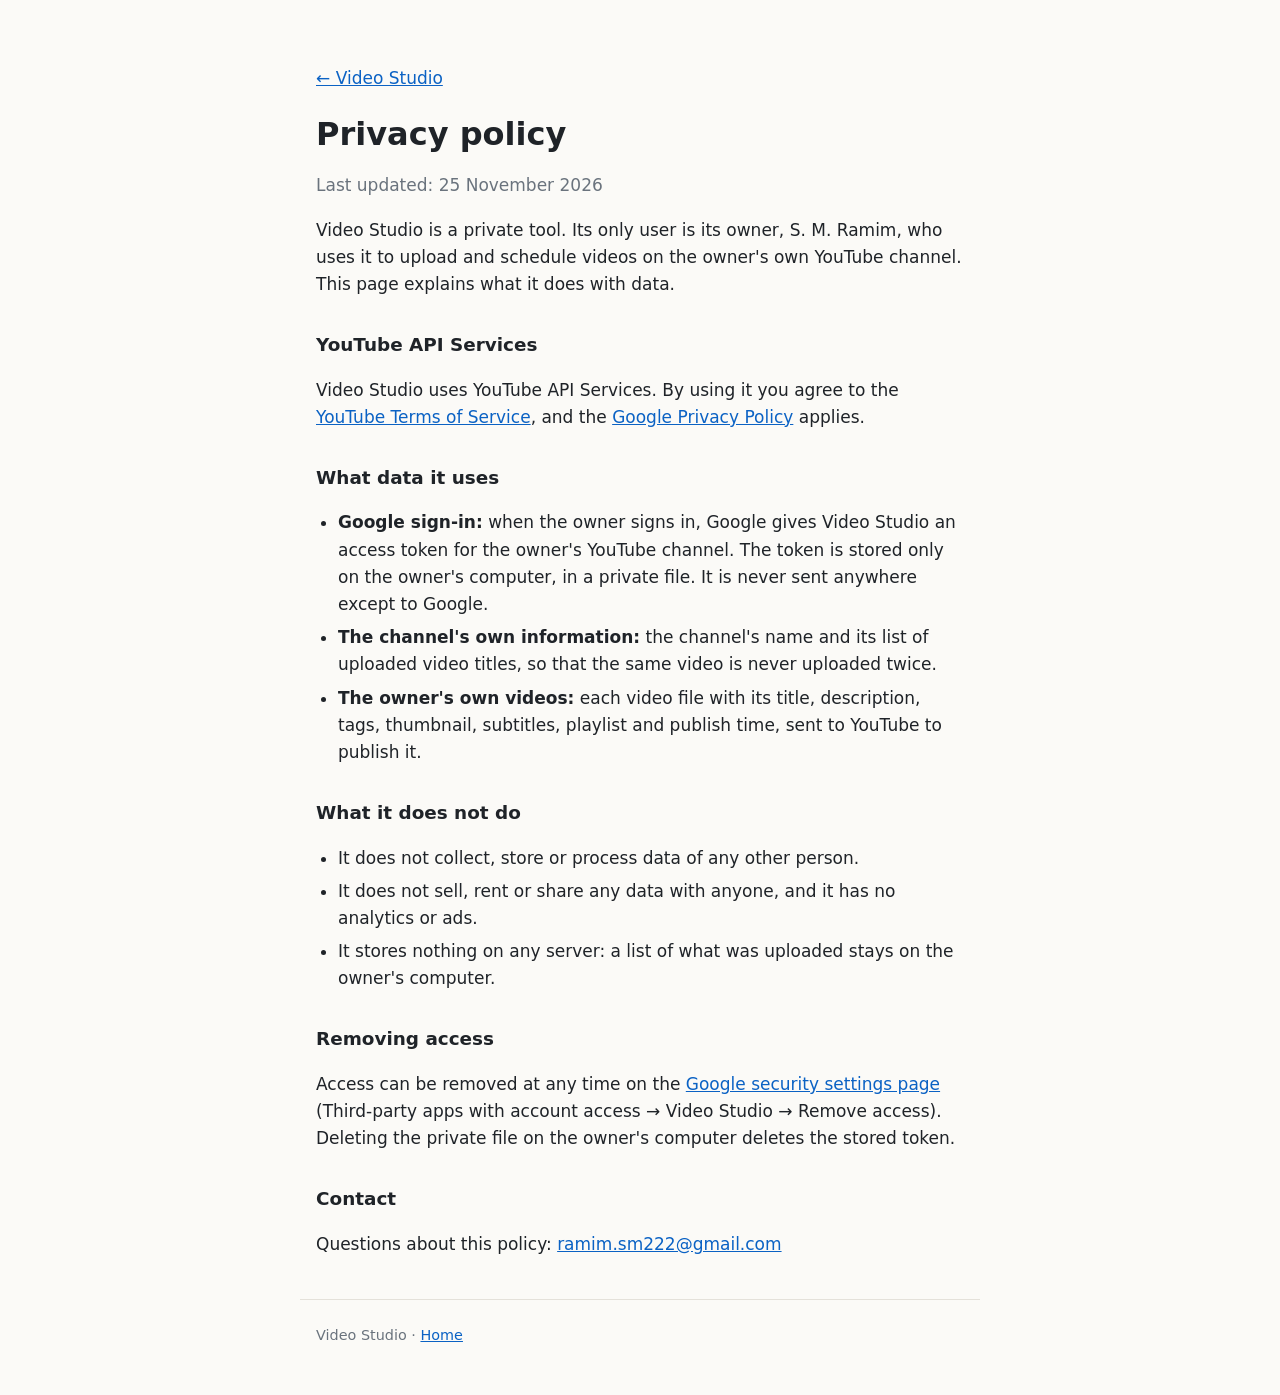
==== privacy.html @ 2f5e29ad "Video Studio home page and privacy policy" ====
<!doctype html>
<html lang="en">
<head>
<meta charset="utf-8">
<meta name="viewport" content="width=device-width, initial-scale=1">
<title>Video Studio Privacy</title>
<meta name="description" content="Privacy policy of Video Studio, a private YouTube upload tool.">
<link rel="stylesheet" href="style.css">
</head>
<body>
<main>
  <p><a href="index.html">← Video Studio</a></p>
  <h1>Privacy policy</h1>
  <p class="muted">Last updated: 25 November 2026</p>

  <p>Video Studio is a private tool. Its only user is its owner, S. M. Ramim, who uses it to upload and
    schedule videos on the owner's own YouTube channel. This page explains what it does with data.</p>

  <h2>YouTube API Services</h2>
  <p>Video Studio uses YouTube API Services. By using it you agree to the
    <a href="https://www.youtube.com/t/terms">YouTube Terms of Service</a>, and the
    <a href="https://policies.google.com/privacy">Google Privacy Policy</a> applies.</p>

  <h2>What data it uses</h2>
  <ul>
    <li><strong>Google sign-in:</strong> when the owner signs in, Google gives Video Studio an access token
      for the owner's YouTube channel. The token is stored only on the owner's computer, in a private file.
      It is never sent anywhere except to Google.</li>
    <li><strong>The channel's own information:</strong> the channel's name and its list of uploaded video
      titles, so that the same video is never uploaded twice.</li>
    <li><strong>The owner's own videos:</strong> each video file with its title, description, tags,
      thumbnail, subtitles, playlist and publish time, sent to YouTube to publish it.</li>
  </ul>

  <h2>What it does not do</h2>
  <ul>
    <li>It does not collect, store or process data of any other person.</li>
    <li>It does not sell, rent or share any data with anyone, and it has no analytics or ads.</li>
    <li>It stores nothing on any server: a list of what was uploaded stays on the owner's computer.</li>
  </ul>

  <h2>Removing access</h2>
  <p>Access can be removed at any time on the
    <a href="https://security.google.com/settings/security/permissions">Google security settings page</a>
    (Third-party apps with account access → Video Studio → Remove access). Deleting the private file on
    the owner's computer deletes the stored token.</p>

  <h2>Contact</h2>
  <p>Questions about this policy: <a href="mailto:ramim.sm222@gmail.com">ramim.sm222@gmail.com</a></p>
</main>
<footer>Video Studio · <a href="index.html">Home</a></footer>
</body>
</html>
---- style.css ----
:root { --bg: #fbfaf7; --fg: #1f2328; --muted: #6a737d; --link: #0b62c4; --line: #e4e1da; }
@media (prefers-color-scheme: dark) {
  :root { --bg: #16181b; --fg: #e6e6e6; --muted: #9aa0a6; --link: #7ab4ff; --line: #2c3036; }
}
* { box-sizing: border-box; }
body { margin: 0; background: var(--bg); color: var(--fg);
  font: 17px/1.6 system-ui, -apple-system, "Segoe UI", Roboto, sans-serif; }
main { max-width: 680px; margin: 0 auto; padding: 48px 16px 24px; }
h1 { font-size: 2rem; margin: 0 0 12px; }
h2 { font-size: 1.15rem; margin: 32px 0 8px; }
.lead { font-size: 1.1rem; }
.muted { color: var(--muted); margin-top: 0; }
a { color: var(--link); }
ul { padding-left: 22px; }
li { margin: 6px 0; }
footer { max-width: 680px; margin: 0 auto; padding: 24px 16px 48px; border-top: 1px solid var(--line);
  color: var(--muted); font-size: 0.9rem; }
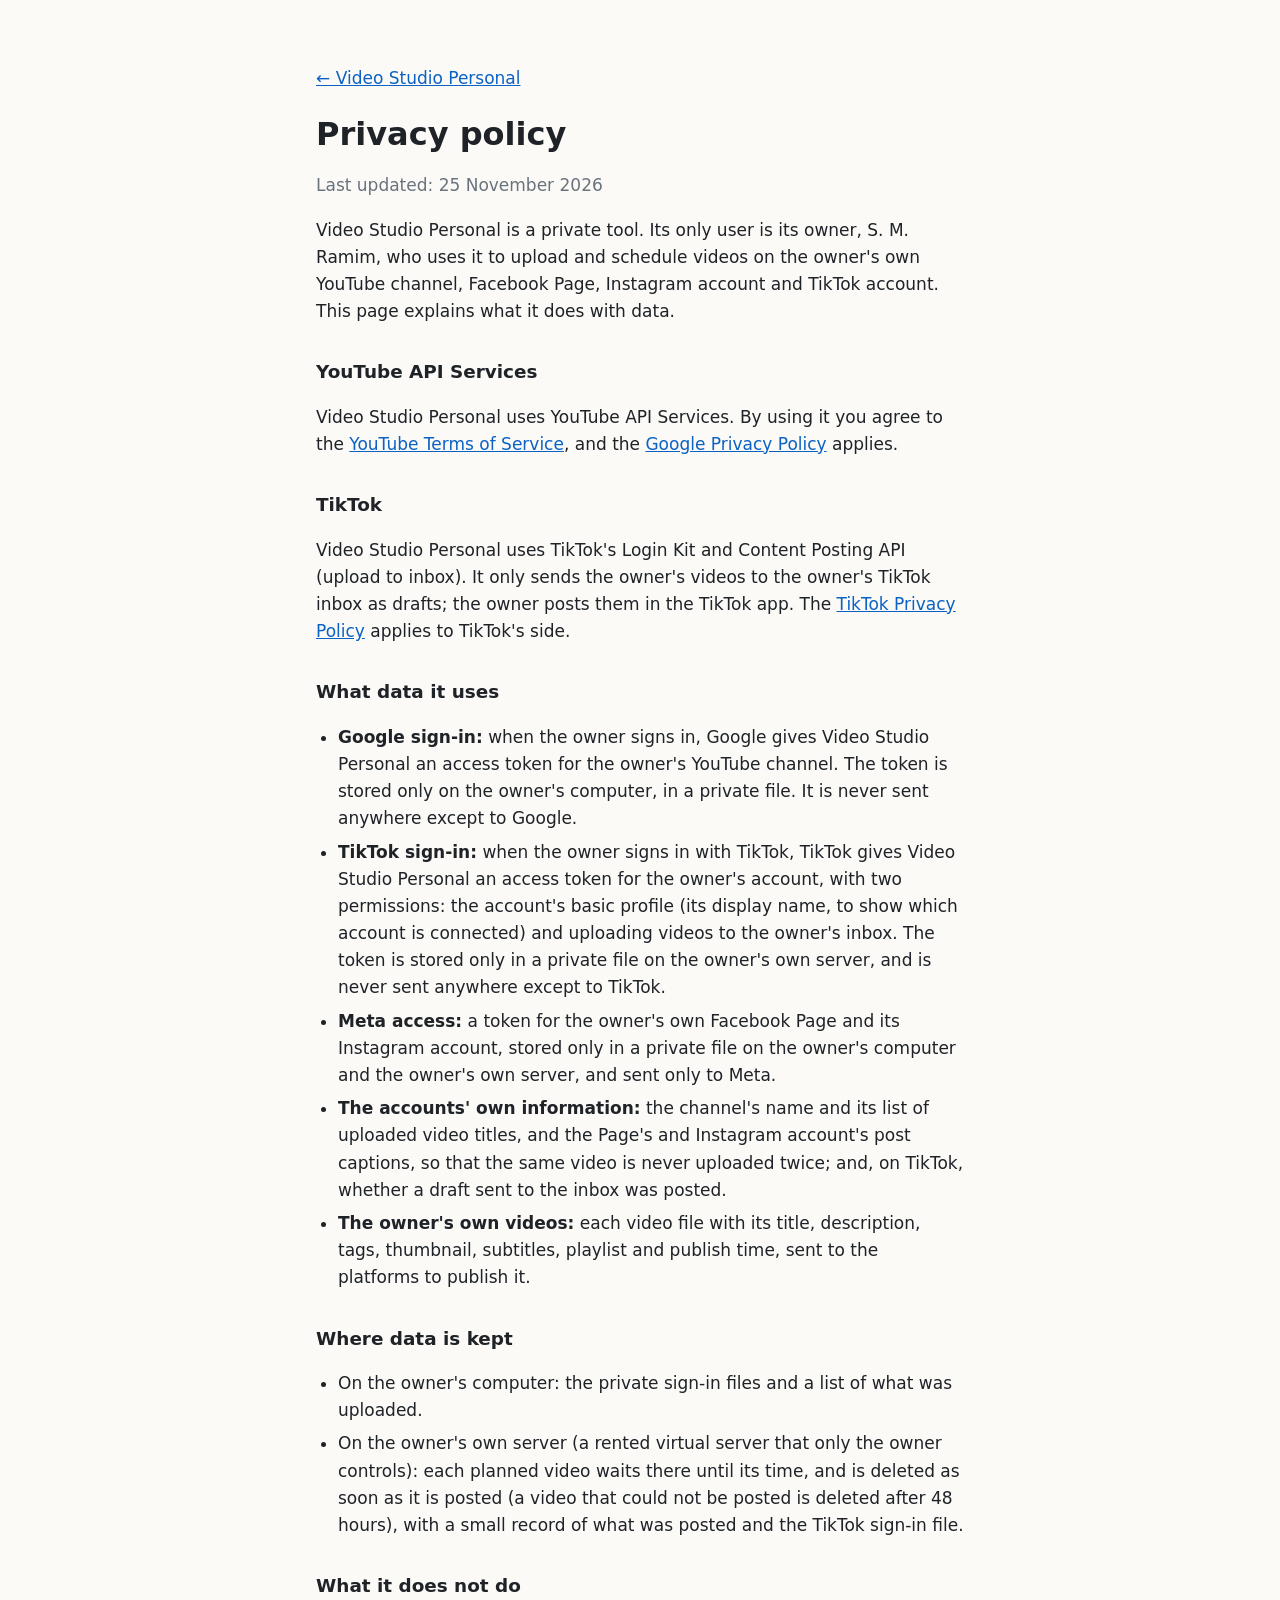
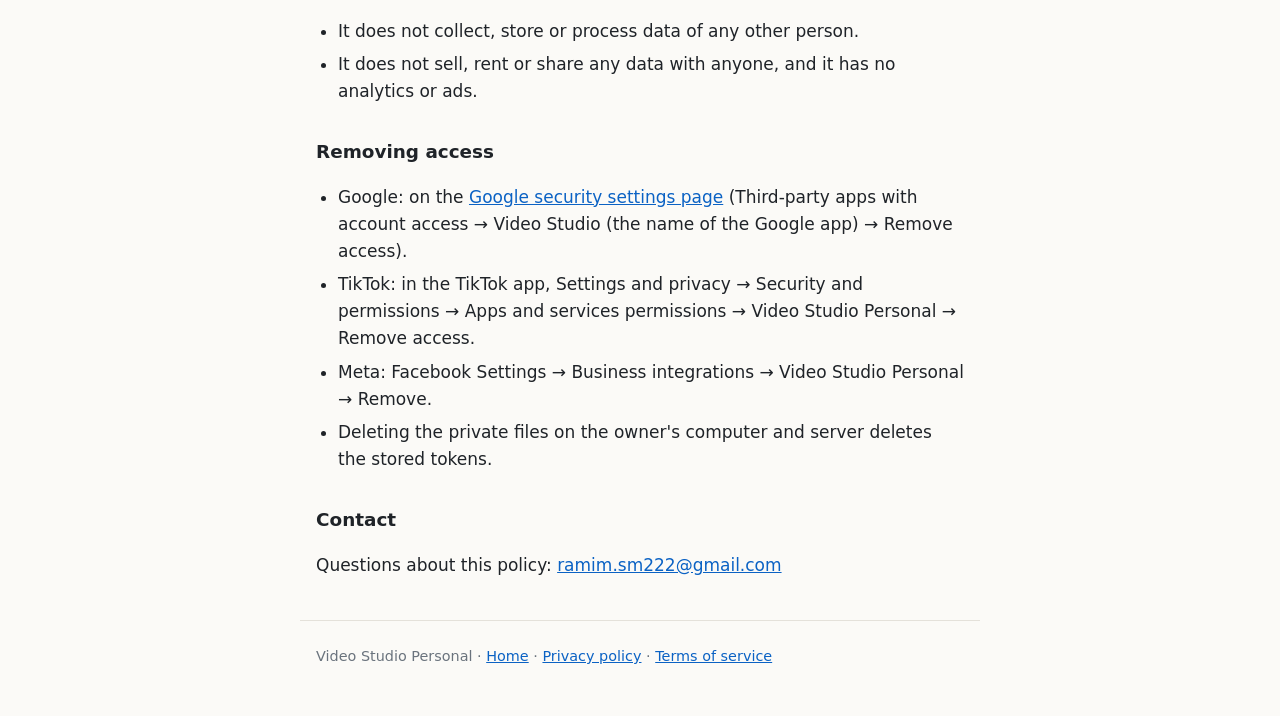
==== commit 17bd323a: "Terms of service, TikTok in the privacy policy, TikTok site verification - terms.html: terms of serv" ====
--- a/privacy.html
+++ b/privacy.html
@@ -3,51 +3,76 @@
 <head>
 <meta charset="utf-8">
 <meta name="viewport" content="width=device-width, initial-scale=1">
-<title>Video Studio Privacy</title>
-<meta name="description" content="Privacy policy of Video Studio, a private YouTube upload tool.">
+<title>Video Studio Personal Privacy</title>
+<meta name="description" content="Privacy policy of Video Studio Personal, a private tool that uploads the owner's own videos to YouTube, Facebook, Instagram and TikTok.">
 <link rel="stylesheet" href="style.css">
 </head>
 <body>
 <main>
-  <p><a href="index.html">← Video Studio</a></p>
+  <p><a href="index.html">← Video Studio Personal</a></p>
   <h1>Privacy policy</h1>
   <p class="muted">Last updated: 25 November 2026</p>
 
-  <p>Video Studio is a private tool. Its only user is its owner, S. M. Ramim, who uses it to upload and
-    schedule videos on the owner's own YouTube channel. This page explains what it does with data.</p>
+  <p>Video Studio Personal is a private tool. Its only user is its owner, S. M. Ramim, who uses it to upload and
+    schedule videos on the owner's own YouTube channel, Facebook Page, Instagram account and TikTok account.
+    This page explains what it does with data.</p>
 
   <h2>YouTube API Services</h2>
-  <p>Video Studio uses YouTube API Services. By using it you agree to the
+  <p>Video Studio Personal uses YouTube API Services. By using it you agree to the
     <a href="https://www.youtube.com/t/terms">YouTube Terms of Service</a>, and the
     <a href="https://policies.google.com/privacy">Google Privacy Policy</a> applies.</p>
 
+  <h2>TikTok</h2>
+  <p>Video Studio Personal uses TikTok's Login Kit and Content Posting API (upload to inbox). It only sends the
+    owner's videos to the owner's TikTok inbox as drafts; the owner posts them in the TikTok app. The
+    <a href="https://www.tiktok.com/legal/page/global/privacy-policy/en">TikTok Privacy Policy</a> applies to
+    TikTok's side.</p>
+
   <h2>What data it uses</h2>
   <ul>
-    <li><strong>Google sign-in:</strong> when the owner signs in, Google gives Video Studio an access token
+    <li><strong>Google sign-in:</strong> when the owner signs in, Google gives Video Studio Personal an access token
       for the owner's YouTube channel. The token is stored only on the owner's computer, in a private file.
       It is never sent anywhere except to Google.</li>
-    <li><strong>The channel's own information:</strong> the channel's name and its list of uploaded video
-      titles, so that the same video is never uploaded twice.</li>
+    <li><strong>TikTok sign-in:</strong> when the owner signs in with TikTok, TikTok gives Video Studio Personal an
+      access token for the owner's account, with two permissions: the account's basic profile (its display
+      name, to show which account is connected) and uploading videos to the owner's inbox. The token is stored
+      only in a private file on the owner's own server, and is never sent anywhere except to TikTok.</li>
+    <li><strong>Meta access:</strong> a token for the owner's own Facebook Page and its Instagram account,
+      stored only in a private file on the owner's computer and the owner's own server, and sent only to Meta.</li>
+    <li><strong>The accounts' own information:</strong> the channel's name and its list of uploaded video
+      titles, and the Page's and Instagram account's post captions, so that the same video is never uploaded
+      twice; and, on TikTok, whether a draft sent to the inbox was posted.</li>
     <li><strong>The owner's own videos:</strong> each video file with its title, description, tags,
-      thumbnail, subtitles, playlist and publish time, sent to YouTube to publish it.</li>
+      thumbnail, subtitles, playlist and publish time, sent to the platforms to publish it.</li>
+  </ul>
+
+  <h2>Where data is kept</h2>
+  <ul>
+    <li>On the owner's computer: the private sign-in files and a list of what was uploaded.</li>
+    <li>On the owner's own server (a rented virtual server that only the owner controls): each planned video
+      waits there until its time, and is deleted as soon as it is posted (a video that could not be posted is
+      deleted after 48 hours), with a small record of what was posted and the TikTok sign-in file.</li>
   </ul>
 
   <h2>What it does not do</h2>
   <ul>
     <li>It does not collect, store or process data of any other person.</li>
     <li>It does not sell, rent or share any data with anyone, and it has no analytics or ads.</li>
-    <li>It stores nothing on any server: a list of what was uploaded stays on the owner's computer.</li>
   </ul>
 
   <h2>Removing access</h2>
-  <p>Access can be removed at any time on the
-    <a href="https://security.google.com/settings/security/permissions">Google security settings page</a>
-    (Third-party apps with account access → Video Studio → Remove access). Deleting the private file on
-    the owner's computer deletes the stored token.</p>
+  <ul>
+    <li>Google: on the <a href="https://security.google.com/settings/security/permissions">Google security
+      settings page</a> (Third-party apps with account access → Video Studio (the name of the Google app) → Remove access).</li>
+    <li>TikTok: in the TikTok app, Settings and privacy → Security and permissions → Apps and services
+      permissions → Video Studio Personal → Remove access.</li>
+    <li>Meta: Facebook Settings → Business integrations → Video Studio Personal → Remove.</li>
+    <li>Deleting the private files on the owner's computer and server deletes the stored tokens.</li>
+  </ul>
 
   <h2>Contact</h2>
   <p>Questions about this policy: <a href="mailto:ramim.sm222@gmail.com">ramim.sm222@gmail.com</a></p>
 </main>
-<footer>Video Studio · <a href="index.html">Home</a></footer>
+<footer>Video Studio Personal · <a href="index.html">Home</a> · <a href="privacy.html">Privacy policy</a> · <a href="terms.html">Terms of service</a></footer>
 </body>
 </html>
